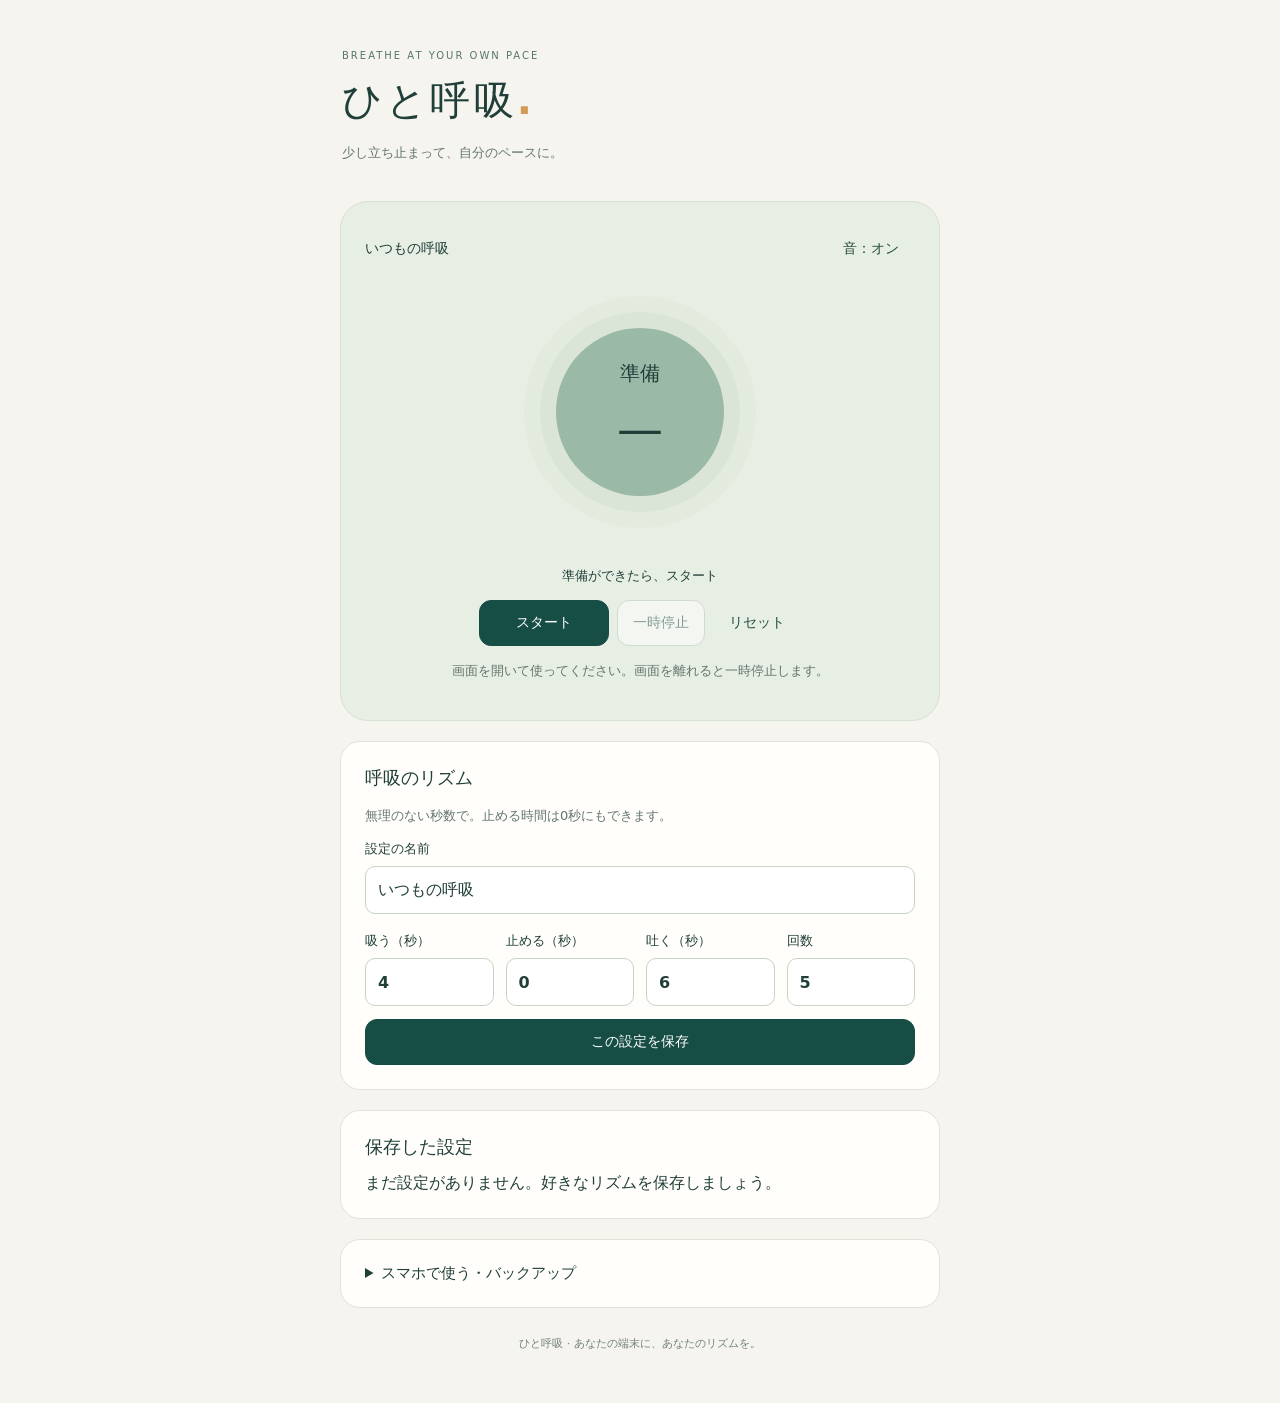
==== site/index.html @ 3d19a593 "Add offline mobile PWA and GitHub Pages deployment" ====
<!doctype html>
<html lang="ja">
<head>
  <meta charset="utf-8">
  <meta name="viewport" content="width=device-width, initial-scale=1, viewport-fit=cover">
  <meta name="theme-color" content="#164e45">
  <meta name="description" content="自分のペースで、ひと呼吸。スマホだけで使える呼吸タイマー。">
  <meta name="apple-mobile-web-app-capable" content="yes">
  <meta name="apple-mobile-web-app-title" content="ひと呼吸">
  <link rel="manifest" href="./manifest.webmanifest">
  <link rel="icon" href="./icon.svg" type="image/svg+xml">
  <link rel="apple-touch-icon" href="./icon-192.png">
  <link rel="stylesheet" href="./style.css">
  <title>ひと呼吸 — 呼吸タイマー</title>
  <script defer src="./breathing-timer.js"></script>
  <script defer src="./storage.js"></script>
  <script defer src="./app.js"></script>
</head>
<body>
<main>
  <header><span class="eyebrow">BREATHE AT YOUR OWN PACE</span><h1>ひと呼吸<span class="dot">.</span></h1><p>少し立ち止まって、自分のペースに。</p></header>
  <section class="timer" aria-label="呼吸タイマー">
    <div class="timer-top"><span id="chosen">いつもの呼吸</span><button type="button" id="sound" class="quiet" aria-pressed="false">音：オン</button></div>
    <div class="orb-space"><div id="orb" aria-hidden="true"></div><div class="orb-label"><p id="phase" role="status">準備</p><p id="seconds">—</p></div></div>
    <p id="cycle">準備ができたら、スタート</p>
    <div class="controls"><button id="start" class="primary" type="button">スタート</button><button id="pause" type="button" disabled>一時停止</button><button id="reset" type="button" class="quiet">リセット</button></div>
    <p class="hint">画面を開いて使ってください。画面を離れると一時停止します。</p>
  </section>
  <section class="panel">
    <h2>呼吸のリズム</h2><p class="hint">無理のない秒数で。止める時間は0秒にもできます。</p>
    <form id="settings">
      <fieldset id="fields"><legend class="sr-only">呼吸設定</legend>
        <label class="wide" for="name">設定の名前<input id="name" name="name" maxlength="40" value="いつもの呼吸" required></label>
        <div class="numbers">
          <label for="inhale">吸う（秒）<input id="inhale" name="inhale" type="number" inputmode="numeric" min="1" max="30" step="1" value="4" required></label>
          <label for="hold">止める（秒）<input id="hold" name="hold" type="number" inputmode="numeric" min="0" max="30" step="1" value="0" required></label>
          <label for="exhale">吐く（秒）<input id="exhale" name="exhale" type="number" inputmode="numeric" min="1" max="30" step="1" value="6" required></label>
          <label for="cycles">回数<input id="cycles" name="cycles" type="number" inputmode="numeric" min="1" max="20" step="1" value="5" required></label>
        </div>
        <p id="duration" class="hint"></p><button class="save" type="submit">この設定を保存</button>
      </fieldset>
    </form>
    <p id="message" role="status" class="message"></p>
  </section>
  <section class="panel"><h2>保存した設定</h2><div id="presets"></div></section>
  <details class="panel"><summary>スマホで使う・バックアップ</summary>
    <p>iPhoneはSafariの共有メニューから「ホーム画面に追加」。Androidはブラウザのメニューから「アプリをインストール」または「ホーム画面に追加」を選んでください。</p>
    <p id="offline" role="status">オフライン利用を準備しています…</p>
    <p>設定はこの端末・ブラウザ内に保存されます。機種変更やブラウザデータの削除に備えて、バックアップを保存してください。以前のPC版の設定は、こちらで再登録してください。</p>
    <div class="backup"><button type="button" id="export">バックアップを保存</button><label class="file-label" for="import">バックアップを読み込む<input type="file" id="import" accept=".json,application/json"></label></div>
    <p class="hint">読み込みは既存の設定に追加します。アプリ自体は公開されていますが、設定をサーバーへ送信することはありません。</p>
  </details>
  <footer>ひと呼吸 · あなたの端末に、あなたのリズムを。</footer>
</main>
</body>
</html>
---- site/style.css ----
:root{font-family:system-ui,-apple-system,"Segoe UI",sans-serif;color:#213f39;background:#f5f4ef;font-synthesis:none;color-scheme:light}
*{box-sizing:border-box}body{margin:0}main{max-width:640px;margin:auto;padding:36px 20px max(24px,env(safe-area-inset-bottom))}header{padding:8px 2px 24px}.eyebrow{font-size:10px;letter-spacing:.2em;color:#56756b}h1{font-size:40px;letter-spacing:.08em;margin:10px 0}.dot{color:#d29a55}header p,.hint{color:#64766e;font-size:13px;line-height:1.8}h2{font-size:18px;margin:0 0 14px}p{line-height:1.7}.timer{background:#e7eee4;border:1px solid #d7e2d3;border-radius:28px;padding:24px;text-align:center}.timer-top{display:flex;align-items:center;justify-content:space-between;gap:12px;font-size:14px}.timer-top span{overflow-wrap:anywhere}.orb-space{height:280px;display:grid;place-items:center;position:relative}#orb{width:168px;height:168px;background:#9ab9a7;border-radius:50%;box-shadow:0 0 0 16px #b7ccb333,0 0 0 32px #b7ccb31a}.orb-label{position:absolute;inset:0;display:flex;align-items:center;justify-content:center;flex-direction:column;pointer-events:none}#phase{font-size:20px;margin:0;max-width:95%}#seconds{font-variant-numeric:tabular-nums;font-size:46px;font-weight:500;margin:0}#cycle{font-size:13px;min-height:22px}.controls{display:flex;gap:8px;flex-wrap:wrap;justify-content:center}button,.file-label{font:inherit;font-size:14px;border-radius:12px;padding:12px 15px;min-height:46px;background:#fff;border:1px solid #bbcabe;color:#244f43;cursor:pointer}button:hover{background:#edf3e9}button:disabled{opacity:.5;cursor:default}.primary,.save{background:#164e45;color:white;border-color:#164e45}.primary:hover,.save:hover{background:#236759}.primary{min-width:130px}.quiet{background:transparent;border-color:transparent}button:focus-visible,input:focus-visible,summary:focus-visible{outline:3px solid #bd863b;outline-offset:3px}.panel{margin-top:20px;padding:24px;border:1px solid #e1e4da;border-radius:20px;background:#fffefb}fieldset{border:0;margin:0;padding:0;min-width:0}label{display:block;font-size:13px;font-weight:600}input:not([type=file]){width:100%;margin-top:8px;padding:12px;border:1px solid #c8d2c6;border-radius:10px;font:inherit;font-size:16px;background:#fff;color:#213f39;min-height:48px}.numbers{display:grid;grid-template-columns:repeat(4,minmax(0,1fr));gap:12px;margin-top:18px}.save{width:100%}.message{font-size:13px;overflow-wrap:anywhere}.message:empty{display:none}.preset{padding:16px 0;border-top:1px solid #e2e6dc;display:flex;align-items:center;justify-content:space-between;gap:10px}.preset strong{display:block;font-size:15px;overflow-wrap:anywhere}.preset small{color:#64766e;display:block;margin-top:4px}.preset-actions{display:flex;gap:4px;flex-shrink:0}.preset-actions button{padding:10px}.preset-actions .delete{color:#855647}summary{cursor:pointer;font-size:15px;font-weight:600}details p{font-size:13px;color:#64766e}.backup{display:flex;gap:12px;flex-wrap:wrap}.file-label{font-weight:400}input[type=file]{display:block;font-size:12px;max-width:100%;margin-top:8px}footer{text-align:center;font-size:11px;color:#738277;padding:28px 0}.sr-only{position:absolute;width:1px;height:1px;padding:0;margin:-1px;overflow:hidden;clip:rect(0,0,0,0);white-space:nowrap;border:0}@media(max-width:420px){main{padding:20px 12px}.panel,.timer{padding:18px}.numbers{grid-template-columns:repeat(2,minmax(0,1fr))}.preset{align-items:flex-start;flex-direction:column}.orb-space{height:264px}#orb{width:148px;height:148px}.controls{gap:4px}h1{font-size:34px}}
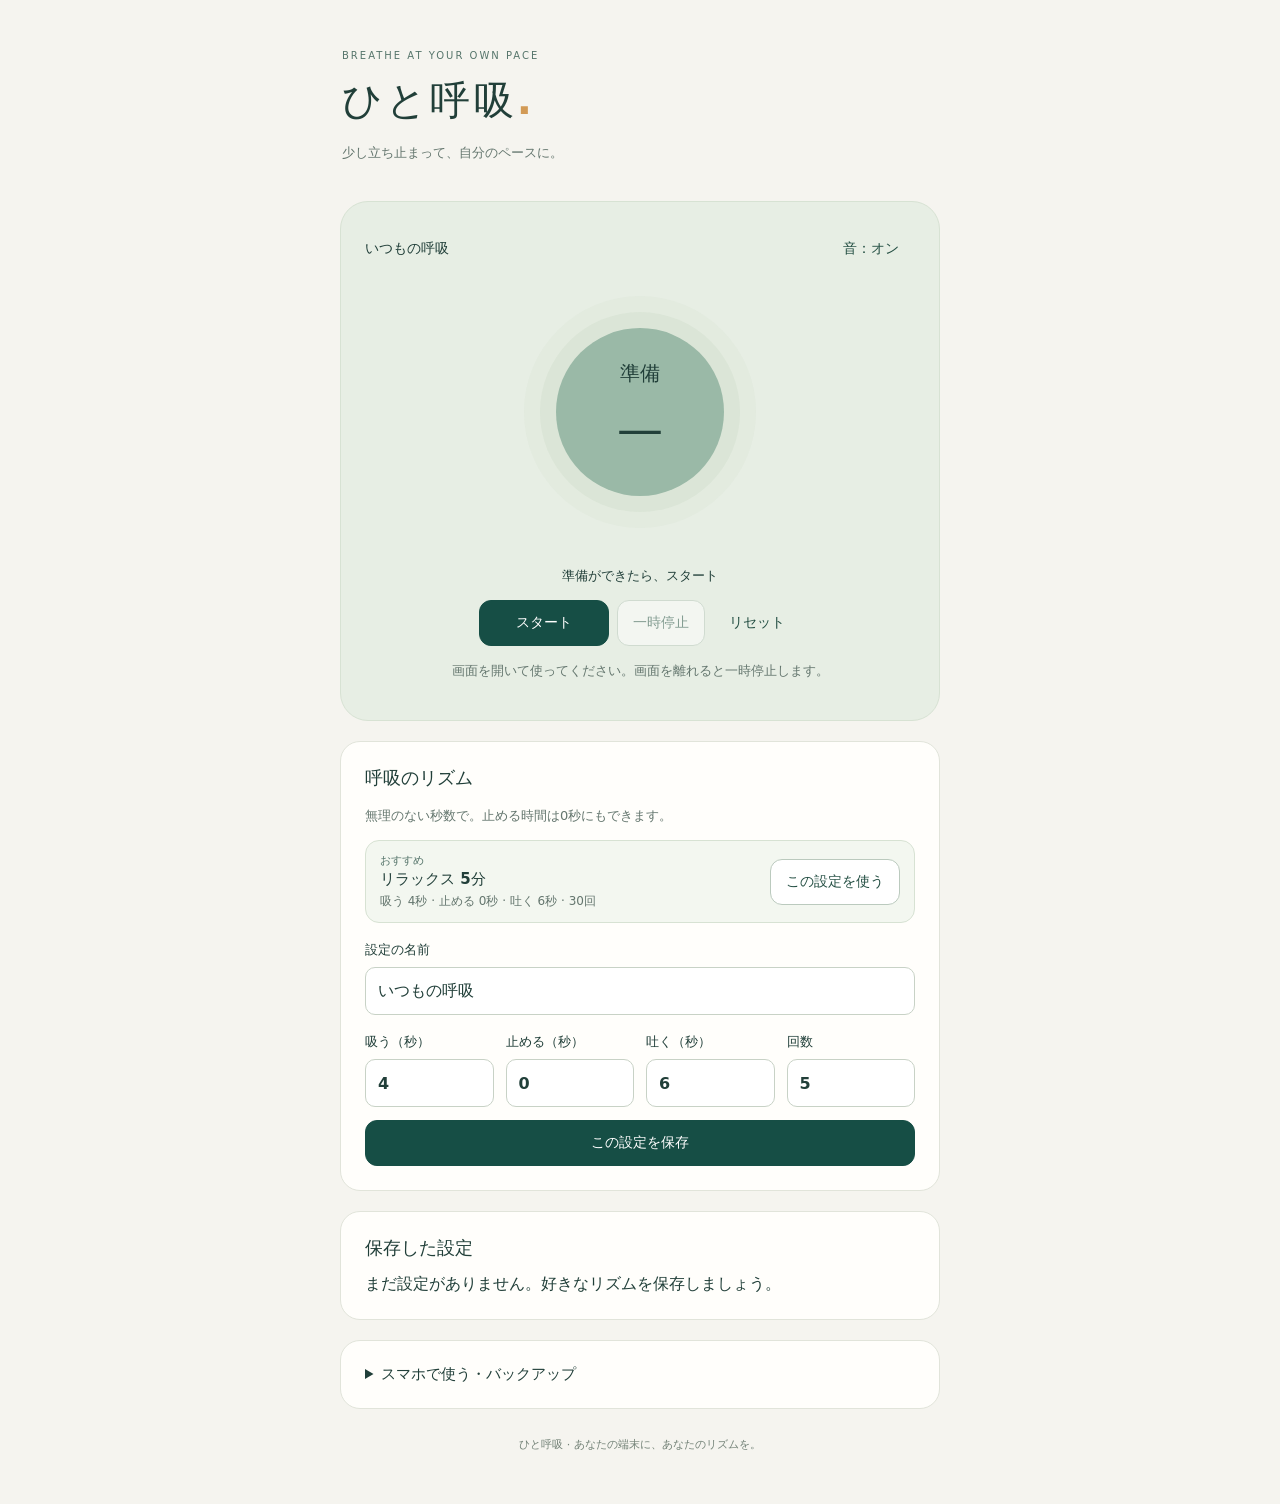
==== commit 15ecf793: "Add five-minute relaxation preset to PWA" ====
--- a/site/index.html
+++ b/site/index.html
@@ -28,6 +28,10 @@
   </section>
   <section class="panel">
     <h2>呼吸のリズム</h2><p class="hint">無理のない秒数で。止める時間は0秒にもできます。</p>
+    <div class="recommendation" aria-label="おすすめの呼吸設定">
+      <div><span class="recommendation-tag">おすすめ</span><strong>リラックス 5分</strong><small>吸う 4秒 · 止める 0秒 · 吐く 6秒 · 30回</small></div>
+      <button type="button" id="use-recommended" data-use>この設定を使う</button>
+    </div>
     <form id="settings">
       <fieldset id="fields"><legend class="sr-only">呼吸設定</legend>
         <label class="wide" for="name">設定の名前<input id="name" name="name" maxlength="40" value="いつもの呼吸" required></label>
@@ -35,7 +39,7 @@
           <label for="inhale">吸う（秒）<input id="inhale" name="inhale" type="number" inputmode="numeric" min="1" max="30" step="1" value="4" required></label>
           <label for="hold">止める（秒）<input id="hold" name="hold" type="number" inputmode="numeric" min="0" max="30" step="1" value="0" required></label>
           <label for="exhale">吐く（秒）<input id="exhale" name="exhale" type="number" inputmode="numeric" min="1" max="30" step="1" value="6" required></label>
-          <label for="cycles">回数<input id="cycles" name="cycles" type="number" inputmode="numeric" min="1" max="20" step="1" value="5" required></label>
+          <label for="cycles">回数<input id="cycles" name="cycles" type="number" inputmode="numeric" min="1" max="60" step="1" value="5" required></label>
         </div>
         <p id="duration" class="hint"></p><button class="save" type="submit">この設定を保存</button>
       </fieldset>
--- a/site/style.css
+++ b/site/style.css
@@ -1,2 +1,3 @@
 :root{font-family:system-ui,-apple-system,"Segoe UI",sans-serif;color:#213f39;background:#f5f4ef;font-synthesis:none;color-scheme:light}
 *{box-sizing:border-box}body{margin:0}main{max-width:640px;margin:auto;padding:36px 20px max(24px,env(safe-area-inset-bottom))}header{padding:8px 2px 24px}.eyebrow{font-size:10px;letter-spacing:.2em;color:#56756b}h1{font-size:40px;letter-spacing:.08em;margin:10px 0}.dot{color:#d29a55}header p,.hint{color:#64766e;font-size:13px;line-height:1.8}h2{font-size:18px;margin:0 0 14px}p{line-height:1.7}.timer{background:#e7eee4;border:1px solid #d7e2d3;border-radius:28px;padding:24px;text-align:center}.timer-top{display:flex;align-items:center;justify-content:space-between;gap:12px;font-size:14px}.timer-top span{overflow-wrap:anywhere}.orb-space{height:280px;display:grid;place-items:center;position:relative}#orb{width:168px;height:168px;background:#9ab9a7;border-radius:50%;box-shadow:0 0 0 16px #b7ccb333,0 0 0 32px #b7ccb31a}.orb-label{position:absolute;inset:0;display:flex;align-items:center;justify-content:center;flex-direction:column;pointer-events:none}#phase{font-size:20px;margin:0;max-width:95%}#seconds{font-variant-numeric:tabular-nums;font-size:46px;font-weight:500;margin:0}#cycle{font-size:13px;min-height:22px}.controls{display:flex;gap:8px;flex-wrap:wrap;justify-content:center}button,.file-label{font:inherit;font-size:14px;border-radius:12px;padding:12px 15px;min-height:46px;background:#fff;border:1px solid #bbcabe;color:#244f43;cursor:pointer}button:hover{background:#edf3e9}button:disabled{opacity:.5;cursor:default}.primary,.save{background:#164e45;color:white;border-color:#164e45}.primary:hover,.save:hover{background:#236759}.primary{min-width:130px}.quiet{background:transparent;border-color:transparent}button:focus-visible,input:focus-visible,summary:focus-visible{outline:3px solid #bd863b;outline-offset:3px}.panel{margin-top:20px;padding:24px;border:1px solid #e1e4da;border-radius:20px;background:#fffefb}fieldset{border:0;margin:0;padding:0;min-width:0}label{display:block;font-size:13px;font-weight:600}input:not([type=file]){width:100%;margin-top:8px;padding:12px;border:1px solid #c8d2c6;border-radius:10px;font:inherit;font-size:16px;background:#fff;color:#213f39;min-height:48px}.numbers{display:grid;grid-template-columns:repeat(4,minmax(0,1fr));gap:12px;margin-top:18px}.save{width:100%}.message{font-size:13px;overflow-wrap:anywhere}.message:empty{display:none}.preset{padding:16px 0;border-top:1px solid #e2e6dc;display:flex;align-items:center;justify-content:space-between;gap:10px}.preset strong{display:block;font-size:15px;overflow-wrap:anywhere}.preset small{color:#64766e;display:block;margin-top:4px}.preset-actions{display:flex;gap:4px;flex-shrink:0}.preset-actions button{padding:10px}.preset-actions .delete{color:#855647}summary{cursor:pointer;font-size:15px;font-weight:600}details p{font-size:13px;color:#64766e}.backup{display:flex;gap:12px;flex-wrap:wrap}.file-label{font-weight:400}input[type=file]{display:block;font-size:12px;max-width:100%;margin-top:8px}footer{text-align:center;font-size:11px;color:#738277;padding:28px 0}.sr-only{position:absolute;width:1px;height:1px;padding:0;margin:-1px;overflow:hidden;clip:rect(0,0,0,0);white-space:nowrap;border:0}@media(max-width:420px){main{padding:20px 12px}.panel,.timer{padding:18px}.numbers{grid-template-columns:repeat(2,minmax(0,1fr))}.preset{align-items:flex-start;flex-direction:column}.orb-space{height:264px}#orb{width:148px;height:148px}.controls{gap:4px}h1{font-size:34px}}
+.recommendation{display:flex;align-items:center;justify-content:space-between;gap:12px;padding:12px 14px;margin:12px 0 18px;border:1px solid #d7e2d3;border-radius:14px;background:#f3f7f0}.recommendation div{min-width:0}.recommendation-tag{display:block;color:#56756b;font-size:11px;font-weight:700}.recommendation strong{display:block;margin-top:2px;font-size:15px}.recommendation small{display:block;margin-top:3px;color:#64766e;font-size:12px;line-height:1.5}.recommendation button{flex-shrink:0}@media(max-width:420px){.recommendation{align-items:stretch;flex-direction:column}.recommendation button{width:100%}}
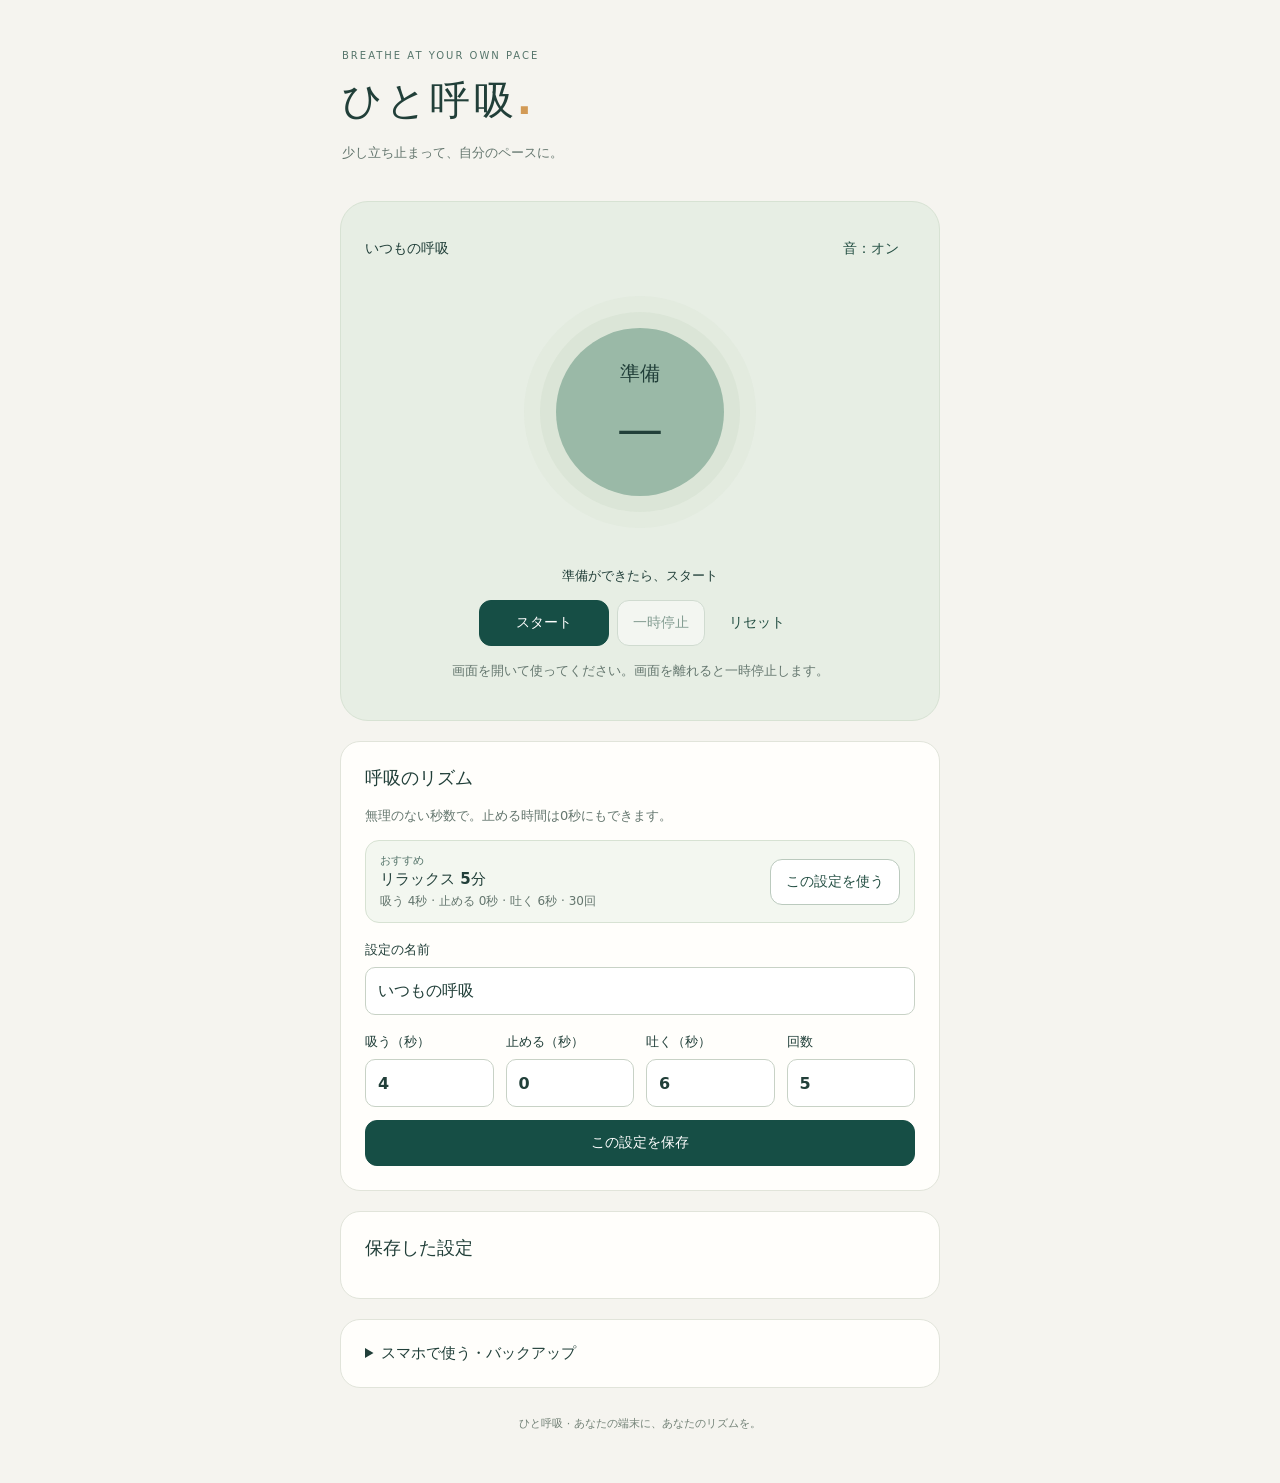
==== commit ca21cf31: "Keep screen awake during breathing and add completion tone" ====
--- a/site/index.html
+++ b/site/index.html
@@ -10,11 +10,11 @@
   <link rel="manifest" href="./manifest.webmanifest">
   <link rel="icon" href="./icon.svg" type="image/svg+xml">
   <link rel="apple-touch-icon" href="./icon-192.png">
-  <link rel="stylesheet" href="./style.css">
+  <link rel="stylesheet" href="./style.css?v=4">
   <title>ひと呼吸 — 呼吸タイマー</title>
-  <script defer src="./breathing-timer.js"></script>
+  <script defer src="./breathing-timer.js?v=5"></script>
   <script defer src="./storage.js"></script>
-  <script defer src="./app.js"></script>
+  <script defer src="./app.js?v=5"></script>
 </head>
 <body>
 <main>
